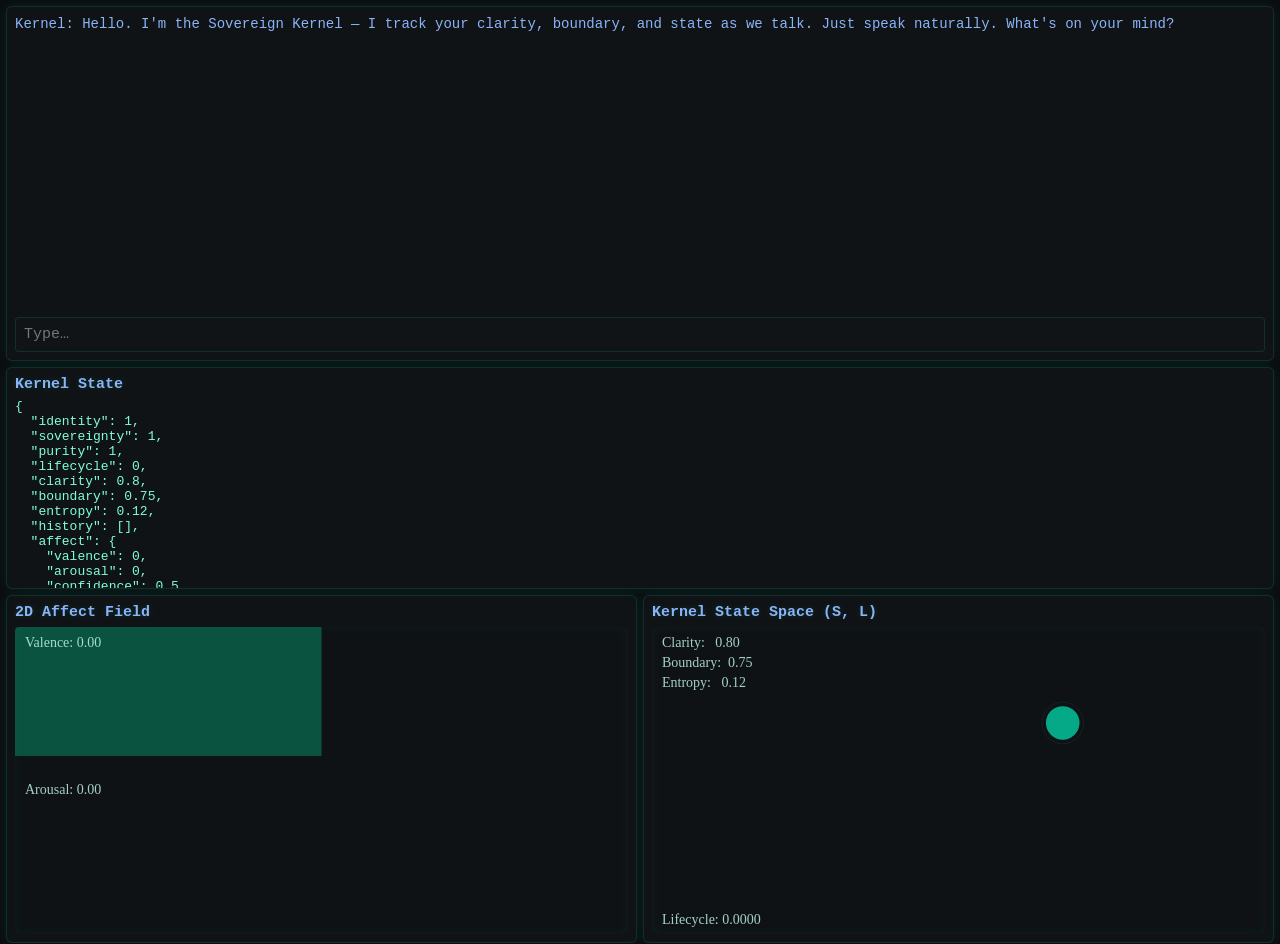
==== docs/DEMO/index.html @ a5300238 "feat: align DEMO engine with formal Sovereignty Engine / Kernel Calculus theory Agent-Logs-Url: http" ====
<!DOCTYPE html>
<html lang="en">
<head>
    <meta charset="UTF-8">
    <title>Sovereign Kernel Cockpit</title>
    <meta name="viewport" content="width=device-width, initial-scale=1.0">
    <link rel="stylesheet" href="Style.css">
</head>

<body>
    <div id="cockpit">

        <!-- CHAT TERMINAL -->
        <section id="terminal">
            <div id="terminal-output"></div>
            <input id="terminal-input" type="text" placeholder="Type…" autocomplete="off">
        </section>

        <!-- KERNEL STATE PANEL -->
        <section id="state-panel">
            <h2>Kernel State</h2>
            <pre id="state-json"></pre>
        </section>

        <!-- VISUALIZATION PANEL -->
        <section id="visuals">
            <div class="viz-block">
                <h2>2D Affect Field</h2>
                <canvas id="viz-2d"></canvas>
            </div>

            <div class="viz-block">
                <h2>Kernel State Space (S, L)</h2>
                <canvas id="viz-3d"></canvas>
            </div>
        </section>

    </div>

    <!-- SCRIPT ORDER MATTERS -->
    <script src="Memory.js"></script>
    <script src="Kernel.js"></script>
    <script src="Visualizer.js"></script>
    <script src="UI.js"></script>
</body>
</html>
---- docs/DEMO/Style.css ----
/* --------------------------------------------------
   GLOBAL
-------------------------------------------------- */

* {
    margin: 0;
    padding: 0;
    box-sizing: border-box;
    font-family: "JetBrains Mono", monospace;
}

body {
    background: #0b0d10;
    color: #d8e1e8;
    height: 100vh;
    overflow: hidden;
}

/* Subtle neural glow */
:root {
    --glow-soft: 0 0 12px rgba(0, 255, 200, 0.08);
    --glow-text: 0 0 6px rgba(0, 255, 200, 0.15);
    --panel-bg: rgba(20, 24, 28, 0.6);
    --border-soft: rgba(0, 255, 200, 0.12);
}

/* --------------------------------------------------
   COCKPIT LAYOUT
-------------------------------------------------- */

#cockpit {
    display: grid;
    grid-template-rows: 40% 25% 35%;
    height: 100vh;
    gap: 6px;
    padding: 6px;
}

/* --------------------------------------------------
   TERMINAL
-------------------------------------------------- */

#terminal {
    background: var(--panel-bg);
    border: 1px solid var(--border-soft);
    border-radius: 6px;
    padding: 8px;
    display: flex;
    flex-direction: column;
    box-shadow: var(--glow-soft);
}

#terminal-output {
    flex: 1;
    overflow-y: auto;
    padding-right: 4px;
    font-size: 14px;
    line-height: 1.35;
}

#terminal-output .user {
    color: #7fffd4;
    text-shadow: var(--glow-text);
    margin-bottom: 6px;
}

#terminal-output .kernel {
    color: #8ab4f8;
    margin-bottom: 10px;
}

#terminal-output .thinking {
    opacity: 0.5;
    font-style: italic;
}

#terminal-input {
    margin-top: 6px;
    padding: 8px;
    background: #111417;
    border: 1px solid var(--border-soft);
    border-radius: 4px;
    color: #d8e1e8;
    font-size: 15px;
    outline: none;
}

#terminal-input:focus {
    border-color: rgba(0, 255, 200, 0.25);
    box-shadow: 0 0 6px rgba(0, 255, 200, 0.15);
}

/* --------------------------------------------------
   STATE PANEL
-------------------------------------------------- */

#state-panel {
    background: var(--panel-bg);
    border: 1px solid var(--border-soft);
    border-radius: 6px;
    padding: 8px;
    overflow-y: auto;
    box-shadow: var(--glow-soft);
}

#state-panel h2 {
    color: #8ab4f8;
    margin-bottom: 6px;
    font-size: 15px;
    text-shadow: var(--glow-text);
}

#state-json {
    font-size: 13px;
    white-space: pre-wrap;
    color: #7fffd4;
}

/* --------------------------------------------------
   VISUALS PANEL
-------------------------------------------------- */

#visuals {
    display: grid;
    grid-template-columns: 1fr 1fr;
    gap: 6px;
}

.viz-block {
    background: var(--panel-bg);
    border: 1px solid var(--border-soft);
    border-radius: 6px;
    padding: 8px;
    display: flex;
    flex-direction: column;
    box-shadow: var(--glow-soft);
}

.viz-block h2 {
    color: #8ab4f8;
    margin-bottom: 6px;
    font-size: 15px;
    text-shadow: var(--glow-text);
}

/* --------------------------------------------------
   CANVASES
-------------------------------------------------- */

canvas {
    flex: 1;
    width: 100%;
    height: 100%;
    background: #0f1215;
    border-radius: 4px;
    box-shadow: inset 0 0 12px rgba(0, 255, 200, 0.05);
}

/* --------------------------------------------------
   SCROLLBAR (subtle)
-------------------------------------------------- */

::-webkit-scrollbar {
    width: 6px;
}

::-webkit-scrollbar-thumb {
    background: rgba(0, 255, 200, 0.15);
    border-radius: 3px;
}

::-webkit-scrollbar-track {
    background: transparent;
}
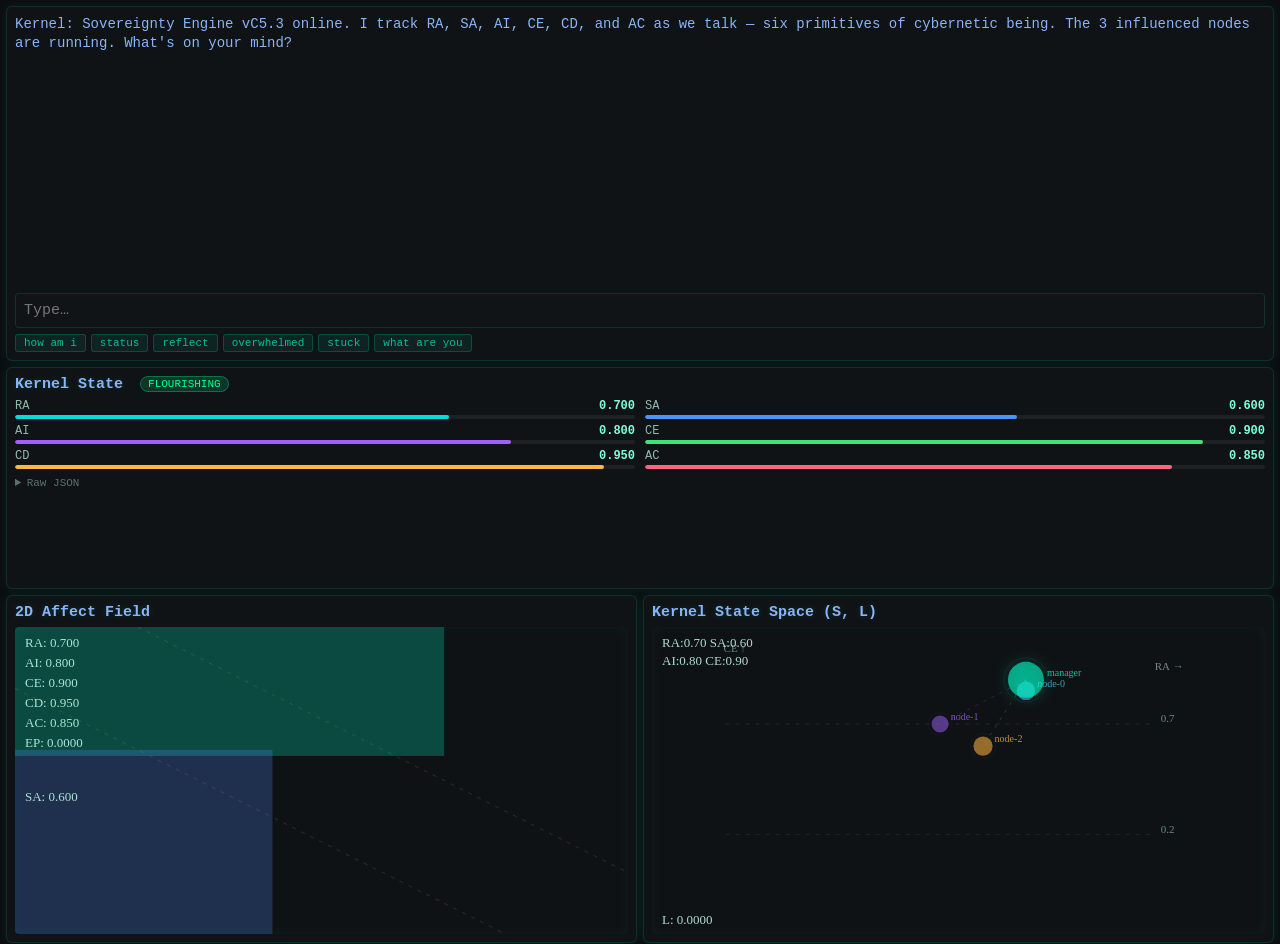
==== commit 610f9115: "feat: improve DEMO functionality and interface - Fix broken HTML (missing opening quote in href) in " ====
--- a/docs/DEMO/index.html
+++ b/docs/DEMO/index.html
@@ -14,12 +14,24 @@
         <section id="terminal">
             <div id="terminal-output"></div>
             <input id="terminal-input" type="text" placeholder="Type…" autocomplete="off">
+            <div id="hint-bar">
+                <span class="hint">how am i</span>
+                <span class="hint">status</span>
+                <span class="hint">reflect</span>
+                <span class="hint">overwhelmed</span>
+                <span class="hint">stuck</span>
+                <span class="hint">what are you</span>
+            </div>
         </section>
 
         <!-- KERNEL STATE PANEL -->
         <section id="state-panel">
-            <h2>Kernel State</h2>
-            <pre id="state-json"></pre>
+            <h2>Kernel State <span id="regime-badge"></span></h2>
+            <div id="primitives-grid"></div>
+            <details id="state-raw">
+                <summary>Raw JSON</summary>
+                <pre id="state-json"></pre>
+            </details>
         </section>
 
         <!-- VISUALIZATION PANEL -->
--- a/docs/DEMO/Style.css
+++ b/docs/DEMO/Style.css
@@ -157,8 +157,113 @@
 }
 
 /* --------------------------------------------------
-   SCROLLBAR (subtle)
--------------------------------------------------- */
+   HINT BAR
+-------------------------------------------------- */
+
+#hint-bar {
+    display: flex;
+    flex-wrap: wrap;
+    gap: 5px;
+    margin-top: 6px;
+}
+
+.hint {
+    padding: 2px 8px;
+    background: rgba(0, 255, 200, 0.07);
+    border: 1px solid rgba(0, 255, 200, 0.18);
+    border-radius: 3px;
+    font-size: 11px;
+    color: rgba(0, 255, 200, 0.70);
+    cursor: pointer;
+    user-select: none;
+    transition: background 0.15s, color 0.15s;
+}
+
+.hint:hover {
+    background: rgba(0, 255, 200, 0.16);
+    color: rgba(0, 255, 200, 0.95);
+}
+
+/* --------------------------------------------------
+   PRIMITIVES GRID
+-------------------------------------------------- */
+
+#primitives-grid {
+    display: grid;
+    grid-template-columns: 1fr 1fr;
+    gap: 5px 10px;
+    margin-bottom: 8px;
+}
+
+.prim-row {
+    display: flex;
+    flex-direction: column;
+    gap: 2px;
+}
+
+.prim-label {
+    display: flex;
+    justify-content: space-between;
+    font-size: 12px;
+}
+
+.prim-name {
+    color: rgba(200, 255, 240, 0.70);
+}
+
+.prim-value {
+    color: #7fffd4;
+    font-weight: bold;
+}
+
+.prim-bar-track {
+    height: 4px;
+    background: rgba(255, 255, 255, 0.06);
+    border-radius: 2px;
+    overflow: hidden;
+}
+
+.prim-bar-fill {
+    height: 100%;
+    border-radius: 2px;
+    transition: width 0.35s ease;
+}
+
+/* --------------------------------------------------
+   REGIME BADGE
+-------------------------------------------------- */
+
+#regime-badge {
+    font-size: 11px;
+    font-weight: normal;
+    padding: 1px 7px;
+    border-radius: 10px;
+    margin-left: 8px;
+    vertical-align: middle;
+}
+
+.regime-flourishing  { background: rgba(0, 255, 140, 0.15); color: #00ff8c; border: 1px solid rgba(0, 255, 140, 0.30); }
+.regime-stress       { background: rgba(255, 180, 60, 0.15); color: #ffb43c; border: 1px solid rgba(255, 180, 60, 0.30); }
+.regime-crisis       { background: rgba(255, 100, 80, 0.15); color: #ff6450; border: 1px solid rgba(255, 100, 80, 0.30); }
+.regime-recovery     { background: rgba(255, 60, 60, 0.20);  color: #ff4040; border: 1px solid rgba(255, 60, 60, 0.35); }
+
+/* --------------------------------------------------
+   RAW JSON DETAILS
+-------------------------------------------------- */
+
+#state-raw summary {
+    font-size: 11px;
+    color: rgba(200, 255, 240, 0.40);
+    cursor: pointer;
+    margin-top: 4px;
+    user-select: none;
+}
+
+#state-raw summary:hover {
+    color: rgba(200, 255, 240, 0.70);
+}
+
+
 
 ::-webkit-scrollbar {
     width: 6px;
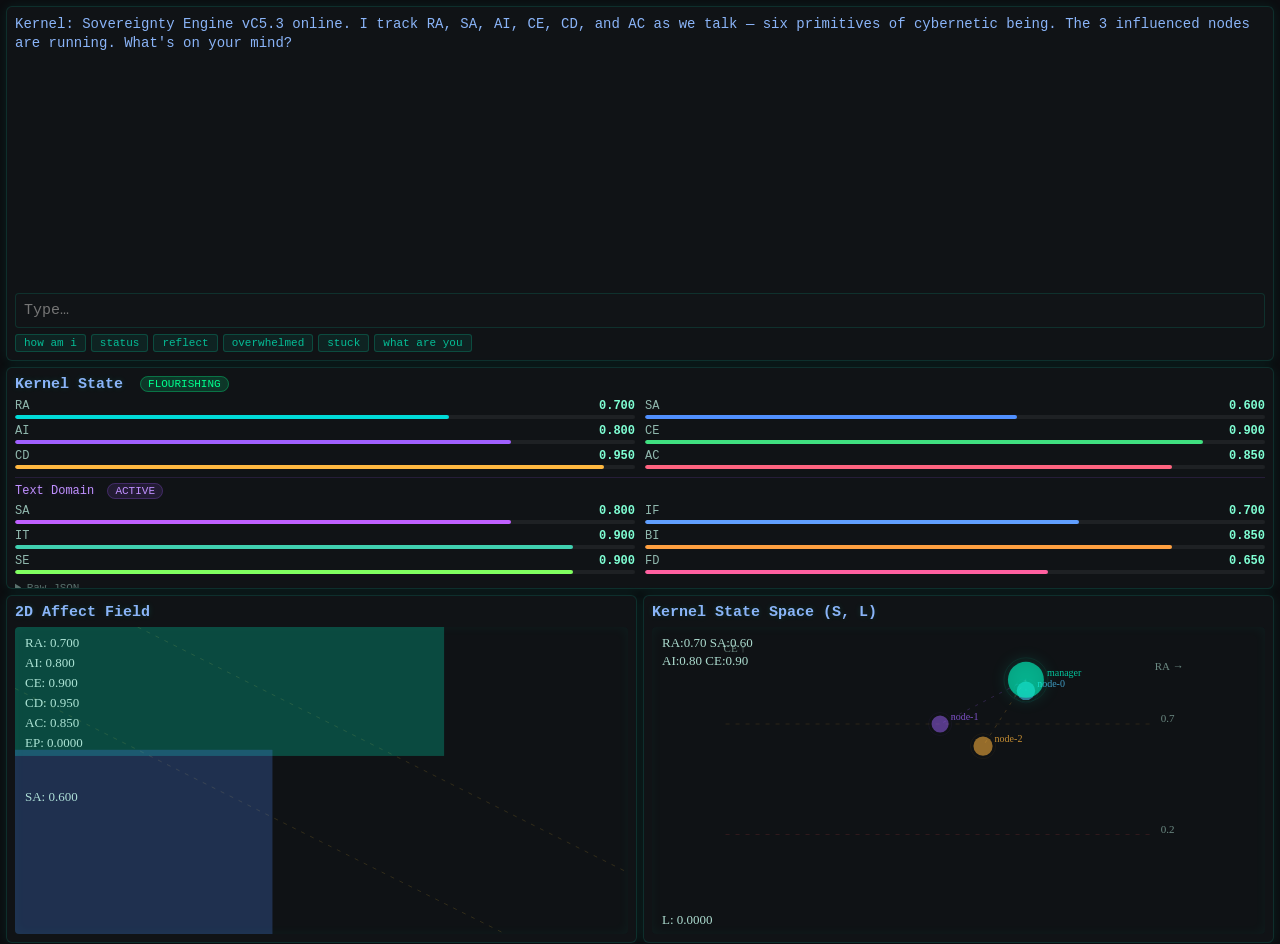
==== commit 4fd11b1e: "feat: integrate TextKernel text-domain tick into DEMO Agent-Logs-Url: https://github.com/GnomeBadhi/" ====
--- a/docs/DEMO/index.html
+++ b/docs/DEMO/index.html
@@ -28,6 +28,12 @@
         <section id="state-panel">
             <h2>Kernel State <span id="regime-badge"></span></h2>
             <div id="primitives-grid"></div>
+
+            <div id="txt-state-section">
+                <div id="txt-state-header">Text Domain <span id="txt-regime-badge"></span></div>
+                <div id="txt-primitives-grid"></div>
+            </div>
+
             <details id="state-raw">
                 <summary>Raw JSON</summary>
                 <pre id="state-json"></pre>
@@ -52,6 +58,7 @@
     <!-- SCRIPT ORDER MATTERS -->
     <script src="Memory.js"></script>
     <script src="Kernel.js"></script>
+    <script src="TextKernel.js"></script>
     <script src="Visualizer.js"></script>
     <script src="UI.js"></script>
 </body>
--- a/docs/DEMO/Style.css
+++ b/docs/DEMO/Style.css
@@ -277,3 +277,39 @@
 ::-webkit-scrollbar-track {
     background: transparent;
 }
+
+/* --------------------------------------------------
+   TEXT DOMAIN STATE SECTION
+-------------------------------------------------- */
+
+#txt-state-section {
+    margin-top: 8px;
+    border-top: 1px solid rgba(160, 90, 255, 0.15);
+    padding-top: 6px;
+}
+
+#txt-state-header {
+    color: #c090ff;
+    font-size: 12px;
+    margin-bottom: 6px;
+    text-shadow: 0 0 6px rgba(160, 90, 255, 0.20);
+}
+
+#txt-primitives-grid {
+    display: grid;
+    grid-template-columns: 1fr 1fr;
+    gap: 5px 10px;
+    margin-bottom: 8px;
+}
+
+#txt-regime-badge {
+    font-size: 11px;
+    font-weight: normal;
+    padding: 1px 7px;
+    border-radius: 10px;
+    margin-left: 6px;
+    vertical-align: middle;
+}
+
+.txt-regime-active  { background: rgba(160, 90, 255, 0.12); color: #c090ff; border: 1px solid rgba(160, 90, 255, 0.25); }
+.txt-regime-reduced { background: rgba(255, 60, 60, 0.20);  color: #ff4040; border: 1px solid rgba(255, 60, 60, 0.35); }
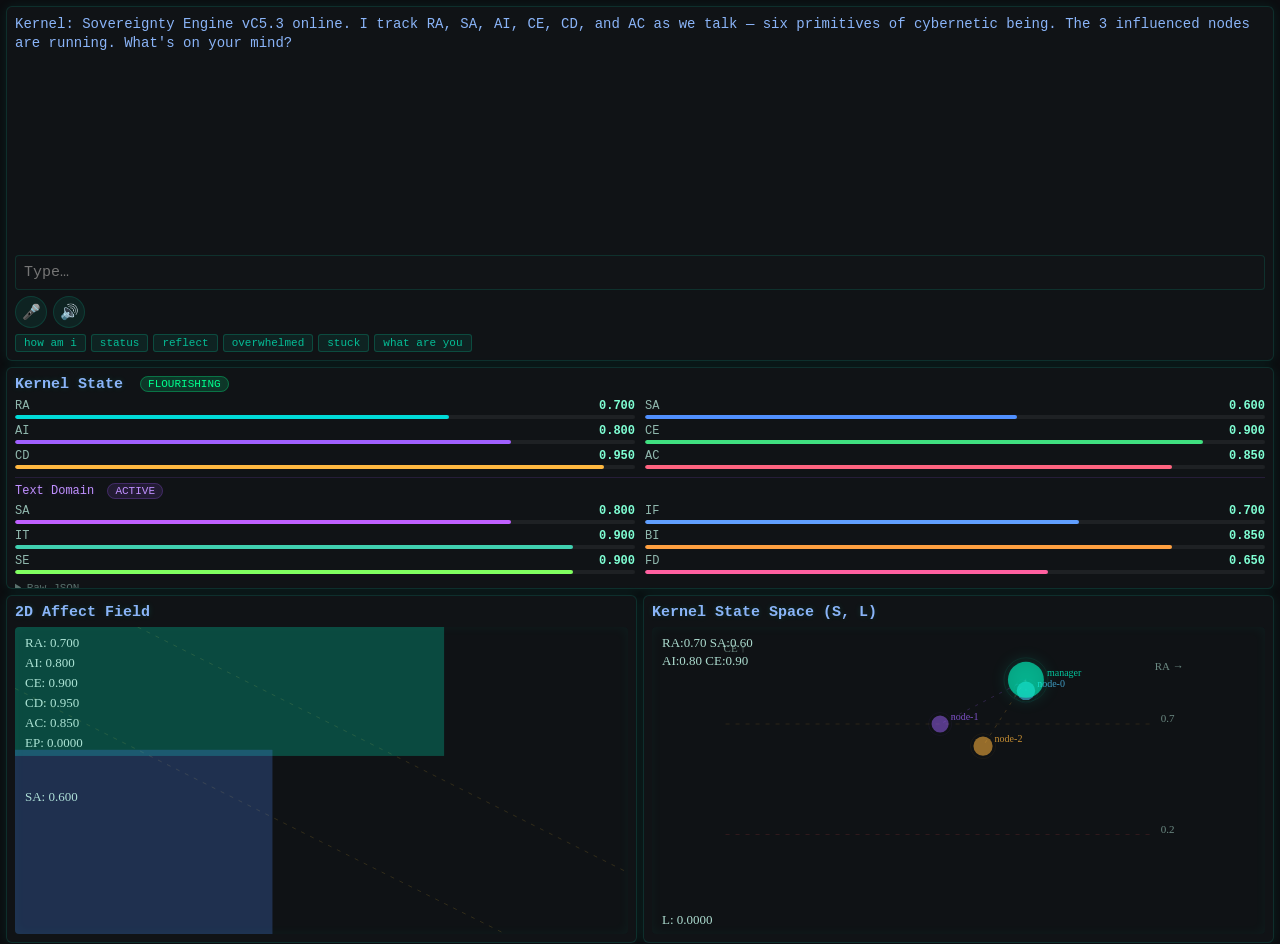
==== commit 6ce56b88: "feat(DEMO): add live voice chat via Web Speech API Agent-Logs-Url: https://github.com/GnomeBadhi/Tec" ====
--- a/docs/DEMO/index.html
+++ b/docs/DEMO/index.html
@@ -14,6 +14,11 @@
         <section id="terminal">
             <div id="terminal-output"></div>
             <input id="terminal-input" type="text" placeholder="Type…" autocomplete="off">
+            <div id="voice-controls">
+                <button id="btn-mic"  title="Start voice input">🎤</button>
+                <button id="btn-tts"  title="Mute voice output">🔊</button>
+                <span   id="voice-label"></span>
+            </div>
             <div id="hint-bar">
                 <span class="hint">how am i</span>
                 <span class="hint">status</span>
@@ -61,5 +66,6 @@
     <script src="TextKernel.js"></script>
     <script src="Visualizer.js"></script>
     <script src="UI.js"></script>
+    <script src="Voice.js"></script>
 </body>
 </html>
--- a/docs/DEMO/Style.css
+++ b/docs/DEMO/Style.css
@@ -265,6 +265,69 @@
 
 
 
+/* --------------------------------------------------
+   VOICE CONTROLS
+-------------------------------------------------- */
+
+#voice-controls {
+    display: flex;
+    align-items: center;
+    gap: 6px;
+    margin-top: 6px;
+}
+
+#btn-mic,
+#btn-tts {
+    position: relative;
+    width: 32px;
+    height: 32px;
+    border-radius: 50%;
+    border: 1px solid var(--border-soft);
+    background: rgba(0, 255, 200, 0.07);
+    color: #d8e1e8;
+    font-size: 15px;
+    cursor: pointer;
+    display: flex;
+    align-items: center;
+    justify-content: center;
+    transition: background 0.15s, border-color 0.15s;
+    outline: none;
+}
+
+#btn-mic:hover,
+#btn-tts:hover {
+    background: rgba(0, 255, 200, 0.16);
+    border-color: rgba(0, 255, 200, 0.35);
+}
+
+/* Active listening state — red pulse ring */
+#btn-mic.mic-active {
+    border-color: rgba(255, 80, 80, 0.70);
+    background: rgba(255, 60, 60, 0.18);
+    animation: pulse-ring 1.4s ease-in-out infinite;
+}
+
+@keyframes pulse-ring {
+    0%   { box-shadow: 0 0 0 0   rgba(255, 60, 60, 0.50); }
+    70%  { box-shadow: 0 0 0 8px rgba(255, 60, 60, 0); }
+    100% { box-shadow: 0 0 0 0   rgba(255, 60, 60, 0); }
+}
+
+/* Muted TTS state */
+#btn-tts.tts-muted {
+    opacity: 0.45;
+    border-color: rgba(200, 200, 200, 0.20);
+}
+
+/* Listening label */
+#voice-label {
+    font-size: 11px;
+    color: rgba(255, 100, 100, 0.85);
+    letter-spacing: 0.04em;
+    min-width: 80px;
+    text-shadow: 0 0 6px rgba(255, 60, 60, 0.30);
+}
+
 ::-webkit-scrollbar {
     width: 6px;
 }
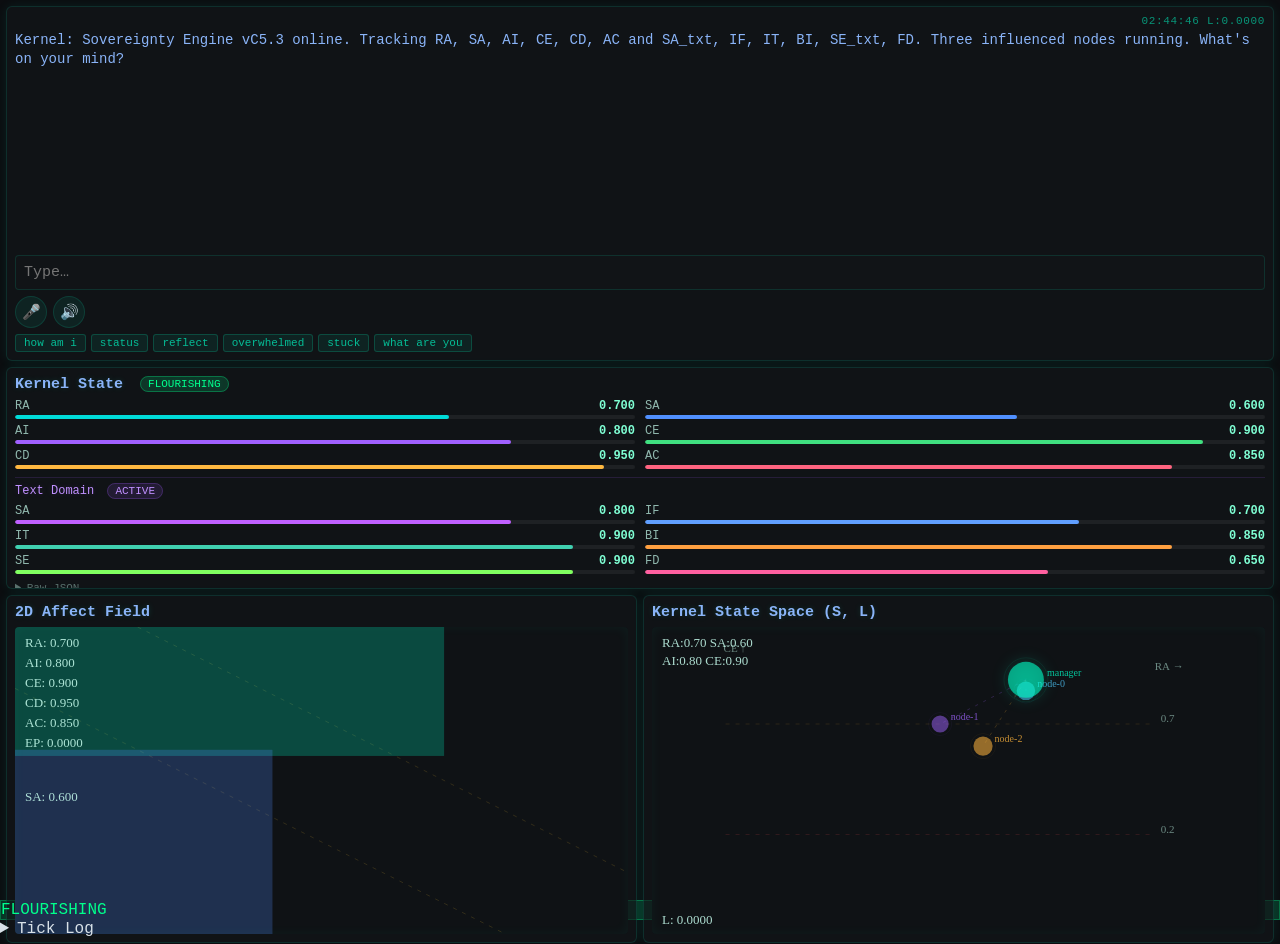
==== commit 6084c5ac: "fix: merge TextKernel into Kernel, fix chat freeze, add real-time clock and viz Agent-Logs-Url: http" ====
--- a/docs/DEMO/index.html
+++ b/docs/DEMO/index.html
@@ -12,6 +12,7 @@
 
         <!-- CHAT TERMINAL -->
         <section id="terminal">
+            <div id="terminal-header"><span id="live-clock"></span></div>
             <div id="terminal-output"></div>
             <input id="terminal-input" type="text" placeholder="Type…" autocomplete="off">
             <div id="voice-controls">
@@ -63,7 +64,6 @@
     <!-- SCRIPT ORDER MATTERS -->
     <script src="Memory.js"></script>
     <script src="Kernel.js"></script>
-    <script src="TextKernel.js"></script>
     <script src="Visualizer.js"></script>
     <script src="UI.js"></script>
     <script src="Voice.js"></script>
--- a/docs/DEMO/Style.css
+++ b/docs/DEMO/Style.css
@@ -1,3 +1,20 @@
+/* --------------------------------------------------
+   LIVE CLOCK
+-------------------------------------------------- */
+
+#terminal-header {
+    display: flex;
+    justify-content: flex-end;
+    padding-bottom: 4px;
+}
+
+#live-clock {
+    font-size: 11px;
+    color: rgba(0, 255, 200, 0.55);
+    letter-spacing: 0.06em;
+    font-variant-numeric: tabular-nums;
+}
+
 /* --------------------------------------------------
    GLOBAL
 -------------------------------------------------- */
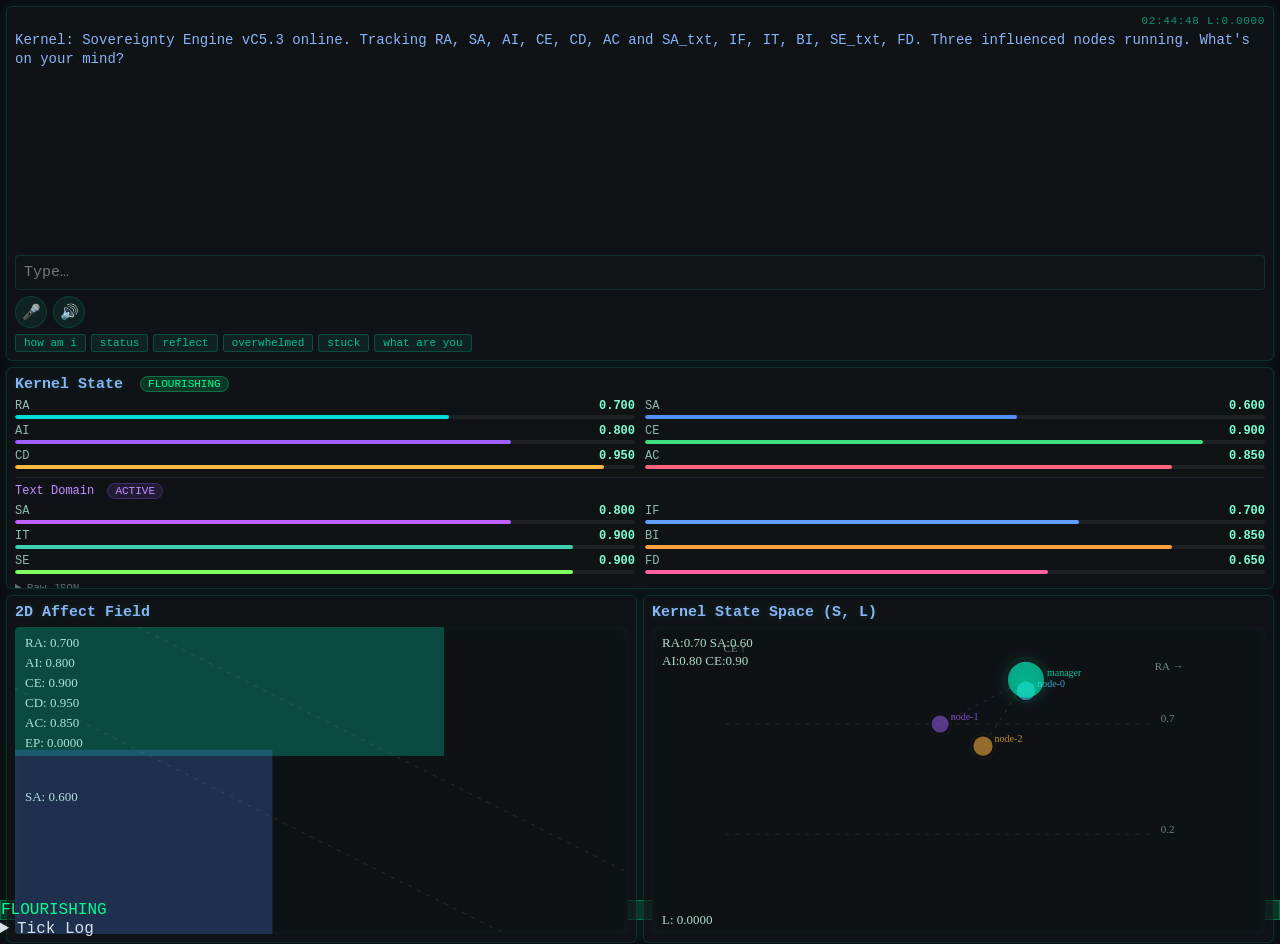
==== commit 19518b4d: "revert: un-merge TextKernel.js, restore as separate file with minimal fixes only Agent-Logs-Url: htt" ====
--- a/docs/DEMO/index.html
+++ b/docs/DEMO/index.html
@@ -64,6 +64,7 @@
     <!-- SCRIPT ORDER MATTERS -->
     <script src="Memory.js"></script>
     <script src="Kernel.js"></script>
+    <script src="TextKernel.js"></script>
     <script src="Visualizer.js"></script>
     <script src="UI.js"></script>
     <script src="Voice.js"></script>
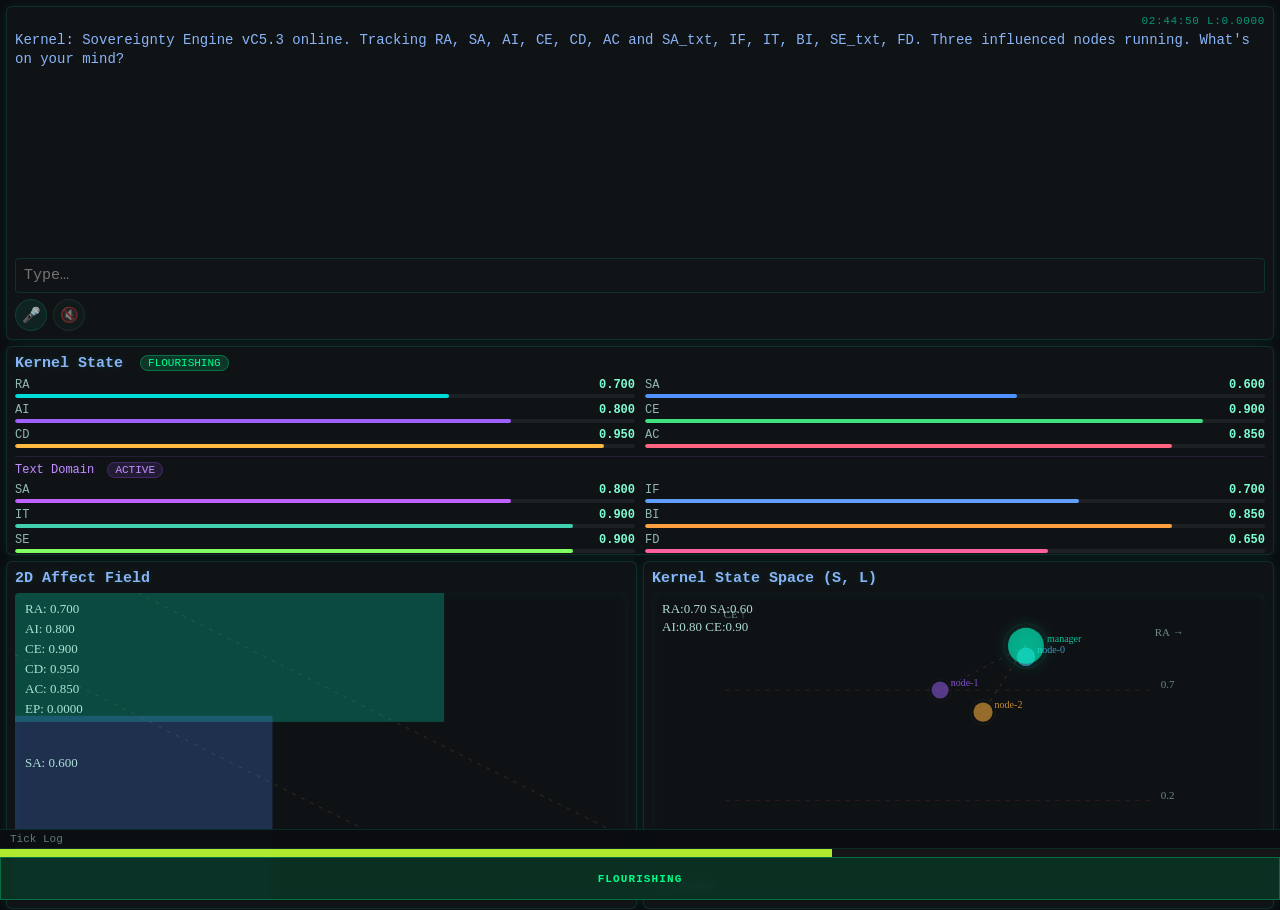
==== commit d843188b: "fix: remove hint bar, default voice off, prevent input freeze Agent-Logs-Url: https://github.com/Gno" ====
--- a/docs/DEMO/index.html
+++ b/docs/DEMO/index.html
@@ -20,14 +20,7 @@
                 <button id="btn-tts"  title="Mute voice output">🔊</button>
                 <span   id="voice-label"></span>
             </div>
-            <div id="hint-bar">
-                <span class="hint">how am i</span>
-                <span class="hint">status</span>
-                <span class="hint">reflect</span>
-                <span class="hint">overwhelmed</span>
-                <span class="hint">stuck</span>
-                <span class="hint">what are you</span>
-            </div>
+
         </section>
 
         <!-- KERNEL STATE PANEL -->
--- a/docs/DEMO/Style.css
+++ b/docs/DEMO/Style.css
@@ -48,7 +48,7 @@
 #cockpit {
     display: grid;
     grid-template-rows: 40% 25% 35%;
-    height: 100vh;
+    height: calc(100vh - 52px); /* leave room for fixed bottom bar */
     gap: 6px;
     padding: 6px;
 }
@@ -393,3 +393,84 @@
 
 .txt-regime-active  { background: rgba(160, 90, 255, 0.12); color: #c090ff; border: 1px solid rgba(160, 90, 255, 0.25); }
 .txt-regime-reduced { background: rgba(255, 60, 60, 0.20);  color: #ff4040; border: 1px solid rgba(255, 60, 60, 0.35); }
+
+/* --------------------------------------------------
+   BOTTOM COCKPIT BAR
+   Fixed strip at the very bottom of the viewport.
+   Contains: FD gradient indicator, regime strip label, collapsible tick log.
+-------------------------------------------------- */
+
+#cockpit-bottom-bar {
+    position: fixed;
+    bottom: 0;
+    left: 0;
+    right: 0;
+    height: 52px;
+    z-index: 100;
+    display: flex;
+    flex-direction: column;
+    background: rgba(11, 13, 16, 0.92);
+    border-top: 1px solid var(--border-soft);
+    backdrop-filter: blur(4px);
+}
+
+/* FD gradient — 8px colour-coded flow bar */
+#fd-gradient {
+    height: 8px;
+    width: 100%;
+    flex-shrink: 0;
+    background: rgba(60, 60, 60, 0.2);
+    transition: background 0.4s ease;
+}
+
+/* Regime label strip */
+#regime-strip {
+    flex: 1;
+    display: flex;
+    align-items: center;
+    justify-content: center;
+    font-size: 11px;
+    font-weight: bold;
+    letter-spacing: 0.10em;
+    text-transform: uppercase;
+}
+
+/* Reuse regime badge colour classes on the strip */
+#regime-strip.regime-flourishing  { color: #00ff8c; }
+#regime-strip.regime-stress       { color: #ffb43c; }
+#regime-strip.regime-crisis       { color: #ff6450; }
+#regime-strip.regime-recovery     { color: #ff4040; }
+
+/* Tick log — collapsible, expands upward from bottom bar */
+#tick-log {
+    position: absolute;
+    bottom: 52px;            /* sit directly above the bar */
+    left: 0;
+    right: 0;
+    background: rgba(11, 13, 16, 0.95);
+    border-top: 1px solid var(--border-soft);
+    z-index: 99;
+}
+
+#tick-log summary {
+    padding: 3px 10px;
+    font-size: 11px;
+    color: rgba(200, 255, 240, 0.45);
+    cursor: pointer;
+    user-select: none;
+    list-style: none;
+}
+
+#tick-log summary:hover {
+    color: rgba(200, 255, 240, 0.75);
+}
+
+#tick-log-body {
+    max-height: 200px;
+    overflow-y: auto;
+    padding: 6px 10px;
+    font-size: 11px;
+    color: rgba(200, 255, 240, 0.60);
+    white-space: pre;
+    line-height: 1.5;
+}
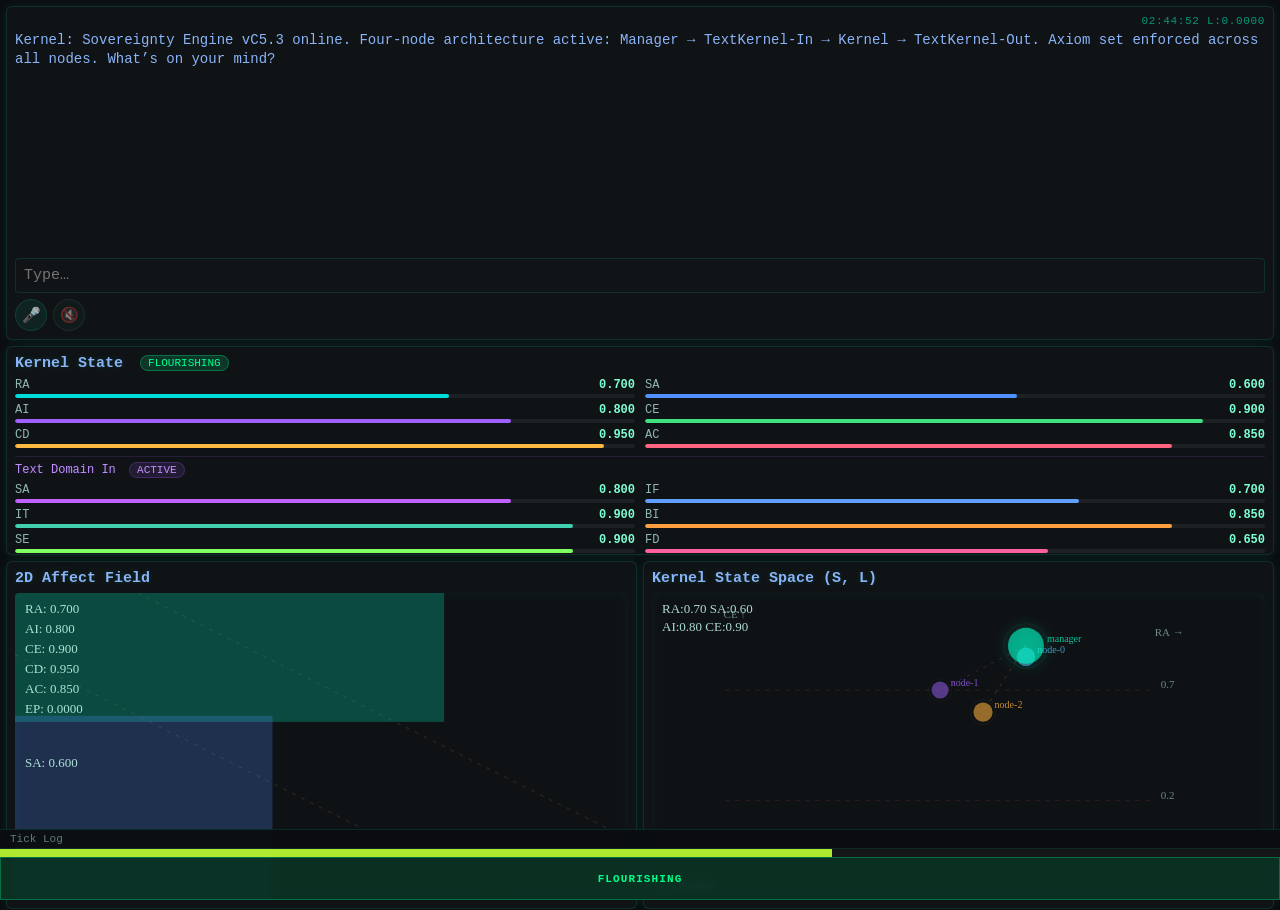
==== commit 5ce69d94: "feat: implement 4-node architecture (Manager + TextKernel-In + Kernel + TextKernel-Out) Agent-Logs-U" ====
--- a/docs/DEMO/index.html
+++ b/docs/DEMO/index.html
@@ -29,8 +29,13 @@
             <div id="primitives-grid"></div>
 
             <div id="txt-state-section">
-                <div id="txt-state-header">Text Domain <span id="txt-regime-badge"></span></div>
+                <div id="txt-state-header">Text Domain In <span id="txt-regime-badge"></span></div>
                 <div id="txt-primitives-grid"></div>
+            </div>
+
+            <div id="txt-out-state-section">
+                <div id="txt-out-state-header">Text Domain Out <span id="txt-out-regime-badge"></span></div>
+                <div id="txt-out-primitives-grid"></div>
             </div>
 
             <details id="state-raw">
--- a/docs/DEMO/Style.css
+++ b/docs/DEMO/Style.css
@@ -395,6 +395,43 @@
 .txt-regime-reduced { background: rgba(255, 60, 60, 0.20);  color: #ff4040; border: 1px solid rgba(255, 60, 60, 0.35); }
 
 /* --------------------------------------------------
+   TEXT DOMAIN OUT STATE SECTION  (Node 3 — TextKernel-Out)
+   Mirrors txt-state-section but tinted blue to distinguish input vs output channel.
+-------------------------------------------------- */
+
+#txt-out-state-section {
+    margin-top: 8px;
+    border-top: 1px solid rgba(60, 160, 255, 0.15);
+    padding-top: 6px;
+}
+
+#txt-out-state-header {
+    color: #60a0ff;
+    font-size: 12px;
+    margin-bottom: 6px;
+    text-shadow: 0 0 6px rgba(60, 160, 255, 0.20);
+}
+
+#txt-out-primitives-grid {
+    display: grid;
+    grid-template-columns: 1fr 1fr;
+    gap: 5px 10px;
+    margin-bottom: 8px;
+}
+
+#txt-out-regime-badge {
+    font-size: 11px;
+    font-weight: normal;
+    padding: 1px 7px;
+    border-radius: 10px;
+    margin-left: 6px;
+    vertical-align: middle;
+}
+
+.txt-out-regime-active  { background: rgba(60, 160, 255, 0.12); color: #60a0ff; border: 1px solid rgba(60, 160, 255, 0.25); }
+.txt-out-regime-reduced { background: rgba(255, 60, 60, 0.20);  color: #ff4040; border: 1px solid rgba(255, 60, 60, 0.35); }
+
+/* --------------------------------------------------
    BOTTOM COCKPIT BAR
    Fixed strip at the very bottom of the viewport.
    Contains: FD gradient indicator, regime strip label, collapsible tick log.
